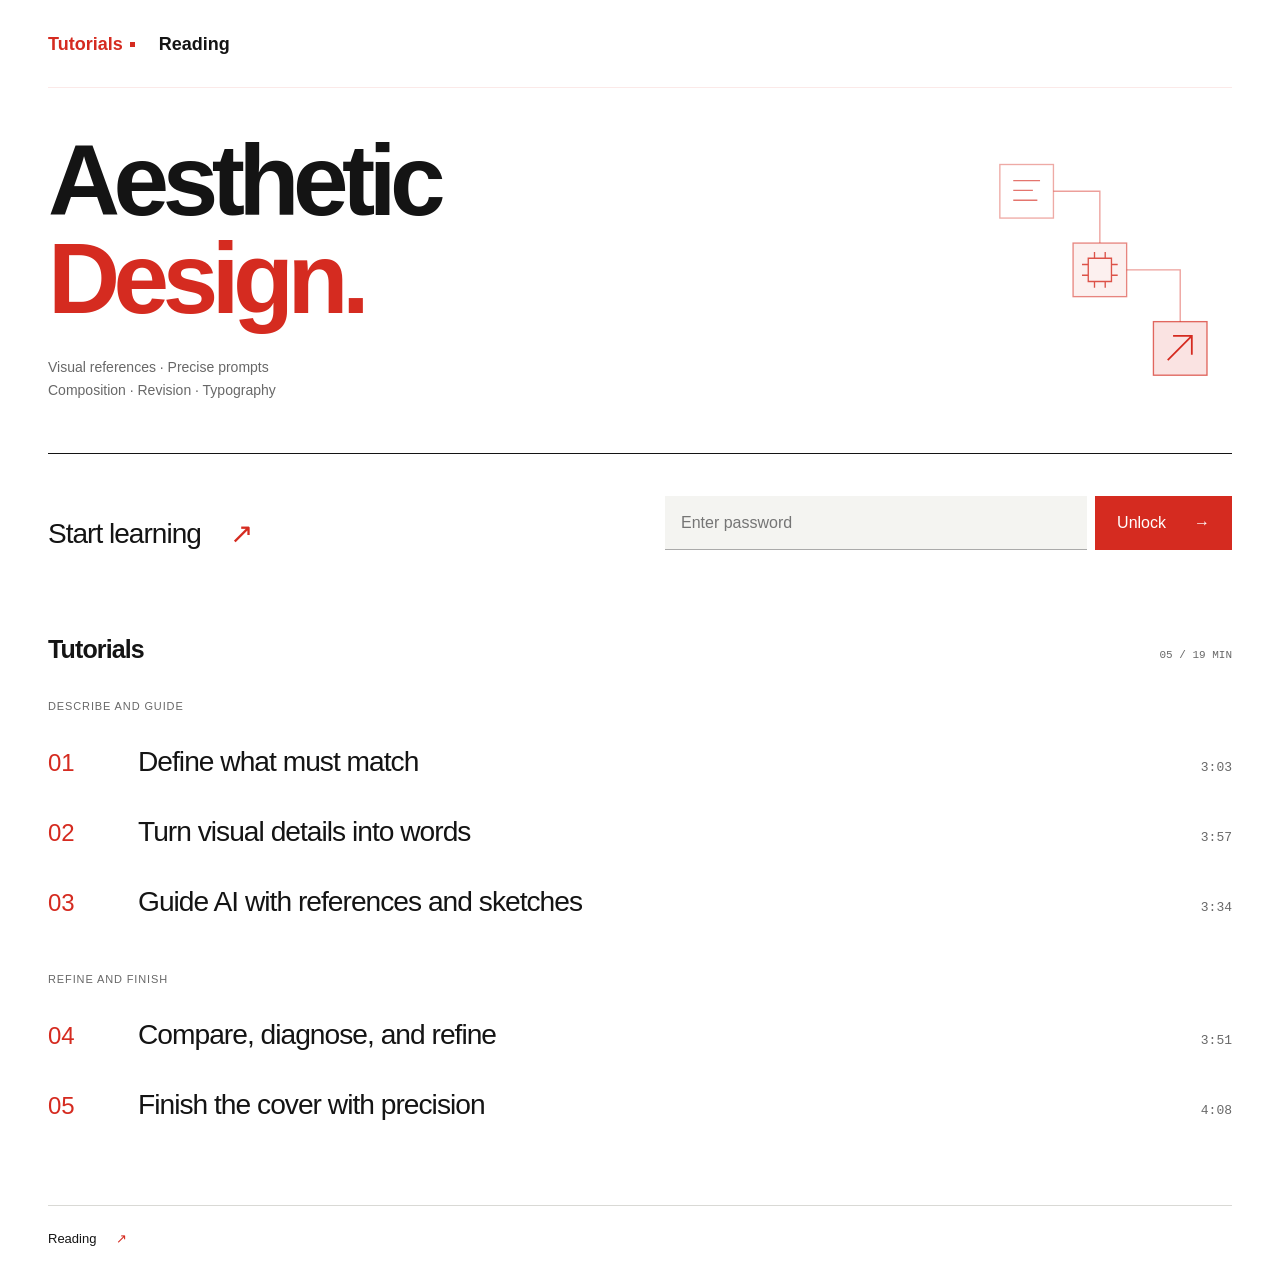
==== aesthetic-design/index.html @ 0e156570 "Publish protected Aesthetic Design course pages" ====
<!doctype html>
<html lang="en">
<head>
<meta charset="utf-8"><meta name="viewport" content="width=device-width, initial-scale=1">
<title>Aesthetic Design — Tutorials</title>
<meta name="description" content="Describe visual references precisely through a five-part album cover design lesson.">
<meta name="referrer" content="no-referrer">
<link rel="icon" href="data:image/svg+xml,%3Csvg xmlns='http://www.w3.org/2000/svg' viewBox='0 0 32 32'%3E%3Cpath d='M7 3 28 16 7 29Z' fill='%23d52b20'/%3E%3C/svg%3E">
<link rel="stylesheet" href="style.css?v=encrypted-1"><script type="module" src="app.js?v=encrypted-1"></script>
</head>
<body data-page="tutorials">
<a class="skip-link" href="#main">Skip to tutorials</a>
<div class="shell">
<header class="topbar"><nav aria-label="Pages"><a href="./" aria-current="page">Tutorials</a><a href="reading.html">Reading</a></nav></header>
<main id="main">
<div class="hero">
<div class="hero-copy"><h1>Aesthetic<br><span class="red">Design.</span></h1><p class="topic-key">Visual references · Precise prompts<br>Composition · Revision · Typography</p></div>
<svg class="hero-mark" viewBox="0 0 280 260" fill="none" aria-hidden="true" focusable="false">
<path class="workflow-path" d="M80 44H132V102M162 132H222V190" stroke="currentColor" stroke-opacity=".45" stroke-width="1.5"/>
<rect x="20" y="14" width="60" height="60" stroke="currentColor" stroke-opacity=".4" stroke-width="1.5"/>
<path d="M35 32H65M35 43H57M35 54H62" stroke="currentColor" stroke-opacity=".65" stroke-width="1.5"/>
<rect x="102" y="102" width="60" height="60" fill="currentColor" fill-opacity=".07" stroke="currentColor" stroke-opacity=".55" stroke-width="1.5"/>
<path d="M119 119H145V145H119Z M126 112V119M138 112V119M126 145V152M138 145V152M112 126H119M112 138H119M145 126H152M145 138H152" stroke="currentColor" stroke-opacity=".8" stroke-width="1.5"/>
<rect x="192" y="190" width="60" height="60" fill="currentColor" fill-opacity=".13" stroke="currentColor" stroke-opacity=".7" stroke-width="1.5"/>
<path d="M208 233L235 206M214 206H235V227" stroke="currentColor" stroke-width="2"/>
</svg>
</div>
<section class="access-panel" id="access-panel" aria-labelledby="access-title">
<h2 id="access-title">Start learning <span class="red">↗</span></h2>
<form id="access-form"><label class="sr-only" for="password">Password</label><div class="input-row"><input id="password" name="password" type="password" placeholder="Enter password" autocomplete="current-password" required><button class="primary" type="submit">Unlock <span aria-hidden="true">→</span></button></div><p id="access-status" role="status" aria-live="polite"></p></form>
</section>
<section id="player-section" class="watch-layout" hidden aria-label="Tutorial player and collection">
<aside class="playlist" aria-label="Choose a tutorial"><div class="playlist-heading"><h2>Tutorials</h2><span>05 / 19 MIN</span></div><div id="playlist"></div><button id="lock-button" class="text-button lock-button">Lock access</button></aside>
<div class="watch-main">
<div class="playing-title"><span id="playing-number" class="large-number"></span><h2 id="playing-title"></h2></div>
<div class="player-wrap" id="player-wrap">
<video id="player" controls controlslist="nodownload noremoteplayback" disablepictureinpicture playsinline preload="metadata" tabindex="0" aria-label="Tutorial video; press Space to play or pause"></video>
<button id="play-overlay" class="play-overlay" aria-label="Play tutorial" hidden><svg viewBox="0 0 24 24" aria-hidden="true"><path d="M7 3 22 12 7 21Z" fill="currentColor"/></svg></button>
<div id="player-controls" class="player-controls" hidden>
<div class="seek-wrap"><input id="seek" type="range" min="0" max="100" step="0.1" value="0" aria-label="Playback position"><div id="seek-marks" class="seek-marks" aria-hidden="true"></div></div>
<div class="control-row">
<button id="play-toggle" class="icon-button" aria-label="Play"><svg viewBox="0 0 24 24" aria-hidden="true"><path class="play-icon" d="M7 3 22 12 7 21Z" fill="currentColor"/><path class="pause-icon" d="M6 3h4v18H6zM15 3h4v18h-4z" fill="currentColor"/></svg></button>
<output id="play-time" class="play-time" aria-label="Playback time">0:00 / 0:00</output>
<span class="control-spacer"></span>
<button id="mute-toggle" class="icon-button" aria-label="Mute" aria-pressed="false"><svg viewBox="0 0 24 24" aria-hidden="true"><path d="M3 9h4l5-5v16l-5-5H3Z" fill="currentColor"/><path class="sound-waves" d="M16 7q6 5 0 10M19 4q9 8 0 16" fill="none" stroke="currentColor" stroke-width="1.5"/><path class="muted-cross" d="m16 9 6 6m0-6-6 6" stroke="currentColor" stroke-width="1.5"/></svg></button>
<label class="sr-only" for="playback-speed">Playback speed</label><select id="playback-speed"><option value="1">1×</option><option value="1.25">1.25×</option><option value="1.5">1.5×</option><option value="2">2×</option></select>
<button id="fullscreen-toggle" class="icon-button" aria-label="Enter fullscreen"><svg viewBox="0 0 24 24" aria-hidden="true"><path d="M9 3H3v6m12-6h6v6M3 15v6h6m6 0h6v-6" fill="none" stroke="currentColor" stroke-width="1.7"/></svg></button>
</div></div></div>
<p id="player-status" role="status" aria-live="polite"></p>
<p id="player-error" class="error" role="alert" hidden>Playback could not load. Reopen the tutorial or unlock again.</p>
<section id="chapters-section" class="chapters-section" hidden aria-labelledby="chapters-title"><h3 id="chapters-title">In this tutorial</h3><div id="chapter-list" class="chapter-list"></div></section>
<section id="attachments-section" aria-label="Tutorial attachments"><div id="attachments"></div></section>
<div class="player-actions"><a id="reading-link" href="reading.html">Reading <span aria-hidden="true">↗</span></a><button id="next-button" class="text-button">Next tutorial <span aria-hidden="true">→</span></button></div>
</div>
</section>
<section class="film-index" id="film-index" aria-labelledby="index-title"><div class="index-heading"><h2 id="index-title">Tutorials</h2><span>05 / 19 MIN</span></div><div id="index-list"></div></section>
<noscript><p>Please enable JavaScript to watch the tutorials. Reading is available without it.</p></noscript>
</main>
<footer><a href="reading.html">Reading <span aria-hidden="true">↗</span></a></footer>
</div></body></html>
---- aesthetic-design/style.css ----
:root{--paper:#fff;--ink:#141414;--red:#d52b20;--muted:#686868;--line:#d9d9d5;--wash:#f4f4f1;--tint:rgba(213,43,32,.09);--red-hover:rgba(213,43,32,.045);--red-selected:rgba(213,43,32,.12);font-family:"Helvetica Neue",Helvetica,Arial,sans-serif;color:var(--ink);background:var(--paper);font-synthesis:none}
*{box-sizing:border-box}body{margin:0}button,input,select{font:inherit}button,a,input{-webkit-tap-highlight-color:transparent}button{cursor:pointer}a{color:inherit;text-decoration:none}a:hover{color:var(--red)}button:disabled{cursor:default;opacity:.45}button,input,select,video{border-radius:0}::selection{background:rgba(213,43,32,.22);color:var(--ink)}:focus-visible{outline:2px solid var(--red);outline-offset:5px}[hidden]{display:none!important}.shell{width:min(1512px,calc(100% - 96px));margin:auto}.sr-only{position:absolute;width:1px;height:1px;padding:0;margin:-1px;overflow:hidden;clip:rect(0,0,0,0);white-space:nowrap;border:0}.skip-link{position:fixed;left:24px;top:-70px;background:var(--ink);color:#fff;padding:15px;z-index:50}.skip-link:focus{top:12px}
.topbar{height:88px;display:flex;align-items:center;position:sticky;top:0;z-index:40;background:#fff;isolation:isolate}.topbar:before{content:"";position:absolute;inset:0 calc((min(1512px,100vw - 96px) - 100vw)/2);background:#fff;z-index:-1}.topbar:after{content:"";position:absolute;bottom:0;left:0;right:0;height:1px;background:rgba(213,43,32,.1)}.topbar nav{display:flex;gap:36px}.topbar a{font-size:18px;font-weight:550;padding:8px 0;position:relative}.topbar a[aria-current=page]{color:var(--red)}.topbar a[aria-current=page]:after{content:"";width:5px;height:5px;background:var(--red);position:absolute;right:-12px;top:16px}.hero{display:grid;grid-template-columns:minmax(0,1fr) 250px;gap:48px;align-items:center;padding:44px 0 50px;border-bottom:1px solid var(--ink);margin-bottom:42px}.hero-copy{min-width:0}.hero-mark{width:100%;max-width:250px;color:var(--red);justify-self:end;align-self:center}h1{font-size:clamp(62px,7.8vw,128px);font-weight:600;letter-spacing:-.065em;line-height:.98;margin:0}.red{color:var(--red)}.topic-key{font-size:14px;line-height:1.7;margin:28px 0 0;max-width:none;color:var(--muted);text-align:left}h2,h3,p{margin:0}p{line-height:1.55}.access-panel{display:grid;grid-template-columns:1fr 1fr;gap:50px;align-items:center;margin:15px 0 65px}.access-panel h2{font-size:28px;font-weight:500;letter-spacing:-.035em}.access-panel h2 span{margin-left:22px}.input-row{display:flex;gap:8px}.input-row input{min-width:0;width:100%;height:54px;border:0;border-bottom:1px solid #aaa;background:var(--wash);padding:14px 16px}.primary{display:flex;align-items:center;gap:28px;border:0;background:var(--red);color:white;padding:15px 22px}.primary:hover{background:#ad2018}.access-panel #access-status{font-size:13px;color:var(--muted);position:relative;top:8px;min-height:20px}.error,.access-panel #access-status.error{color:#b42018}.index-heading,.playlist-heading{display:flex;justify-content:space-between;align-items:baseline;gap:20px}.index-heading h2,.playlist-heading h2{font-size:25px;letter-spacing:-.035em;font-weight:550}.index-heading>span,.playlist-heading>span{font-size:11px;color:var(--muted);font-family:monospace;white-space:nowrap}.index-heading{margin-bottom:30px}.unit-label,.playlist-group{font-size:11px;font-weight:500;letter-spacing:.08em;text-transform:uppercase;color:var(--muted)}.unit-label{margin:36px 0 15px}.index-row{display:grid;grid-template-columns:70px 1fr 70px;align-items:baseline;gap:20px;padding:19px 0}.index-row .number{font-size:24px;font-weight:400;color:var(--red);font-variant-numeric:tabular-nums}.index-row h3{font-size:clamp(22px,2.2vw,34px);letter-spacing:-.035em;font-weight:450}.index-row time{font-family:monospace;color:var(--muted);font-size:13px;text-align:right}.watch-layout{display:grid;grid-template-columns:310px minmax(0,1fr);grid-template-areas:"playlist player";gap:55px}.playlist{grid-area:playlist}.watch-main{min-width:0;grid-area:player}.playing-title{display:grid;grid-template-columns:auto 1fr;gap:18px;align-items:baseline;margin-bottom:25px;min-height:44px}.large-number{font-size:37px;line-height:1;font-weight:400;color:var(--red);letter-spacing:-.055em;min-width:1.1em}.playing-title h2{font-size:clamp(26px,2.8vw,44px);line-height:1.12;letter-spacing:-.045em;font-weight:550}.player-wrap{position:relative;background:var(--wash);display:flex;flex-direction:column}.player-wrap video{width:100%;aspect-ratio:16/9;object-fit:contain;display:block;background:#fff;min-height:0;cursor:pointer}.player-wrap:fullscreen{justify-content:center;background:#fff;width:100%;height:100%}.player-wrap:fullscreen video{flex:1;aspect-ratio:auto}.player-wrap:fullscreen .player-controls{flex:none}.play-overlay{position:absolute;top:calc((100% - 63px)/2);left:50%;transform:translate(-50%,-50%);width:68px;height:68px;background:var(--red);border:0;color:#fff;display:grid;place-items:center}.play-overlay svg{width:28px;height:28px}.play-overlay:hover{background:#ad2018}.player-controls{background:var(--wash);padding:0 12px 4px;flex:none}.seek-wrap{position:relative;height:15px;display:flex;align-items:center}.seek-wrap input{appearance:none;-webkit-appearance:none;position:relative;z-index:2;display:block;width:100%;height:3px;margin:0;background:linear-gradient(to right,var(--red) var(--progress,0%),#ccc var(--progress,0%));cursor:pointer}.seek-wrap input::-webkit-slider-thumb{appearance:none;-webkit-appearance:none;width:9px;height:13px;background:var(--red)}.seek-wrap input::-moz-range-thumb{border:0;border-radius:0;width:9px;height:13px;background:var(--red)}.seek-marks{position:absolute;inset:0;pointer-events:none;z-index:3}.seek-marks span{position:absolute;top:6px;width:2px;height:3px;background:#fff}.control-row{display:flex;align-items:center;gap:10px;min-height:44px}.icon-button{width:38px;height:38px;display:grid;place-items:center;background:none;color:var(--ink);border:0;padding:9px;flex-shrink:0}.icon-button:hover{background:var(--tint);color:var(--red)}.icon-button svg{width:20px;height:20px}.pause-icon,.muted-cross{display:none}.is-playing .pause-icon{display:block}.is-playing .play-icon{display:none}[aria-pressed=true] .muted-cross{display:block}[aria-pressed=true] .sound-waves{display:none}.play-time{font-family:monospace;font-size:12px;white-space:nowrap;font-variant-numeric:tabular-nums}.control-spacer{flex:1}#playback-speed{font-size:12px;border:0;background:transparent;color:var(--ink);padding:9px 4px;height:38px;cursor:pointer}.chapters-section{margin-top:32px}.chapters-section h3{font-size:12px;font-weight:500;color:var(--muted);margin-bottom:13px}.chapter-list{display:grid;grid-template-columns:1fr 1fr;gap:6px 14px}.chapter-button{position:relative;display:grid;grid-template-columns:44px 1fr;gap:10px;align-items:baseline;border:0;background:transparent;color:var(--ink);text-align:left;line-height:1.35;font-size:14px;padding:12px 10px;min-height:44px}.chapter-button time{font-family:monospace;font-size:11px;color:var(--muted)}.chapter-button:hover{background:var(--red-hover)}.chapter-button[aria-current=true]{background:var(--red-selected);color:#a6241c}.chapter-button[aria-current=true] time{color:#a6241c}.chapter-button[aria-current=true]:after{content:"";position:absolute;height:2px;background:var(--red);bottom:0;left:0;width:var(--chapter-progress,0%)}.player-actions{display:flex;justify-content:space-between;gap:25px;align-items:center;margin-top:28px;font-size:14px}.player-actions span{margin-left:12px;color:var(--red)}.text-button{border:0;background:none;color:var(--ink);padding:10px 0;font-size:13px;min-height:40px;cursor:pointer}.text-button:hover{color:var(--red)}.lock-button{margin-top:24px;color:var(--muted);font-size:12px}.playlist-heading{margin-bottom:28px;min-height:44px}.playlist-group{margin:26px 10px 12px}.lesson-button{position:relative;display:grid;grid-template-columns:25px minmax(0,1fr) 40px;gap:12px;align-items:baseline;width:100%;border:0;background:transparent;text-align:left;padding:15px 12px;font-size:14px;line-height:1.4;color:var(--ink);min-height:48px}.lesson-button .number,.lesson-button time{font-family:monospace;font-size:11px;color:var(--muted)}.lesson-button time{text-align:right}.lesson-button:hover{background:var(--red-hover)}.lesson-button[aria-current=true]{background:var(--red-selected);color:#a6241c}.lesson-button[aria-current=true]:before{content:"";position:absolute;left:0;top:0;bottom:0;width:3px;background:rgba(213,43,32,.65)}.lesson-button[aria-current=true] .number,.lesson-button[aria-current=true] time{color:#a62921}
.page-heading{padding:34px 0 62px;margin-bottom:50px;border-bottom:1px solid var(--ink)}.page-heading h1{font-size:clamp(62px,7.8vw,112px)}.reading-layout{display:grid;grid-template-columns:210px minmax(0,1fr);gap:95px}.reading-index{position:sticky;top:112px;align-self:start}.reading-index a{display:flex;gap:18px;padding:11px 0;font-size:14px;line-height:1.4;min-height:44px}.reading-index a span{font-family:monospace;font-size:11px;color:var(--red);padding-top:2px}.reading-group{scroll-margin-top:112px;margin-bottom:65px}.reading-group-head{display:flex;gap:22px;align-items:baseline;margin-bottom:16px}.reading-group-head>span{color:var(--red);font-size:18px;font-weight:400}.reading-group h2{font-size:clamp(28px,3vw,42px);font-weight:550;line-height:1.12;letter-spacing:-.045em}.reading-card{display:grid;grid-template-columns:1fr 26px;gap:22px;padding:25px 0}.reading-meta{font-size:10px;letter-spacing:.06em;color:var(--muted);margin-bottom:10px}.reading-card h3{font-size:23px;line-height:1.2;letter-spacing:-.025em;font-weight:500;margin-bottom:10px}.reading-card p{font-size:15px;color:var(--muted);max-width:65ch}.external-arrow{color:var(--red);font-size:23px;padding-top:24px}.reading-note{font-size:12px;color:var(--muted);max-width:75ch}footer{margin-top:65px;padding:25px 0 35px;border-top:1px solid var(--line);font-size:13px}footer a span{color:var(--red);margin-left:16px}
@media(max-width:1100px){.shell{width:calc(100% - 60px)}.watch-layout{grid-template-columns:270px minmax(0,1fr);gap:30px}.hero{gap:30px;grid-template-columns:minmax(0,1fr) 180px}.topic-key{font-size:13px}.topbar:before{inset-inline:-30px}.lesson-button{padding:14px 10px;gap:8px;font-size:13px}.chapter-list{grid-template-columns:1fr}.reading-layout{gap:50px;grid-template-columns:180px minmax(0,1fr)}}
@media(max-width:780px){.shell{width:calc(100% - 36px)}.topbar{height:70px}.topbar:before{inset-inline:-18px}.topbar a{font-size:16px}.hero-mark{display:none}.hero{display:block;padding:32px 0 35px;margin-bottom:28px}.hero h1{font-size:clamp(47px,9.9vw,77px);line-height:1.02}.topic-key{margin-top:24px;max-width:none;font-size:12px;line-height:1.7}.topic-key br{display:initial}.access-panel{grid-template-columns:1fr;gap:23px;margin-bottom:48px}.access-panel h2{font-size:25px}.input-row input{font-size:16px}.primary{padding:14px 17px;gap:15px}.index-row{grid-template-columns:35px 1fr 43px;gap:12px;padding:16px 0}.index-row .number{font-size:18px}.index-row h3{font-size:22px;line-height:1.18}.index-row time{font-size:11px}.watch-layout{grid-template-columns:1fr;grid-template-areas:"player" "playlist";gap:45px}.playing-title{gap:12px;min-height:0;margin-bottom:20px}.large-number{font-size:30px}.playing-title h2{font-size:29px}.chapter-list{grid-template-columns:1fr 1fr;gap:4px}.chapter-button{grid-template-columns:1fr;gap:5px;font-size:13px;padding:12px 9px}.chapters-section{margin-top:25px}.player-controls{padding:0 7px 3px}.control-row{gap:3px}.play-time{font-size:11px}.icon-button{width:34px;height:38px;padding:8px}.play-overlay{width:50px;height:50px}.play-overlay svg{width:23px;height:23px}.playlist{padding-top:30px;border-top:1px solid var(--line)}.playlist-heading{margin-bottom:20px;min-height:0}.lesson-button{font-size:16px;padding:16px 12px;grid-template-columns:26px 1fr 40px;gap:12px}.lesson-button .number,.lesson-button time{font-size:12px}.page-heading{padding:28px 0 35px;margin-bottom:28px}.reading-layout{grid-template-columns:1fr;gap:40px}.reading-index{position:static;display:grid;grid-template-columns:1fr 1fr;column-gap:20px}.reading-index a{font-size:13px;gap:12px}.reading-group h2{font-size:31px}.reading-group-head{gap:14px}.reading-card{padding:22px 0}.reading-card h3{font-size:23px}.reading-group{margin-bottom:40px;scroll-margin-top:90px}footer{margin-top:45px}}
@media(prefers-reduced-motion:no-preference){a,button{transition:color .18s,background-color .18s}.hero h1{animation:arrive .6s cubic-bezier(.2,.7,.2,1) both}.hero .red{display:inline-block;animation:arrive .7s .07s cubic-bezier(.2,.7,.2,1) both}.playing-title.is-changing{animation:arrive .25s ease-out}.external-arrow{transition:transform .2s}.reading-card:hover .external-arrow{transform:translate(3px,-3px)}.chapter-button:after{transition:width .25s linear}@keyframes arrive{from{opacity:0;transform:translateY(12px)}to{opacity:1;transform:none}}}
@media(prefers-reduced-motion:no-preference){.hero-mark{animation:arrive .85s .12s ease-out both}.workflow-path{stroke-dasharray:250;stroke-dashoffset:0;animation:connect 1.2s .25s ease-out both}@keyframes connect{from{stroke-dashoffset:250}to{stroke-dashoffset:0}}}

/* A quiet, neutral surface separates the viewing area from the directory. */
.watch-main{background:rgba(20,20,20,.025);padding:24px}
.watch-layout{scroll-margin-top:104px}
@media(min-width:781px) and (min-height:660px){
  body:has(#player-section:not([hidden])) main{padding-bottom:24px}
  body:has(#player-section:not([hidden])) footer{display:none}
  .watch-layout{align-items:start;min-height:calc(100dvh - 128px)}
  .playlist,.watch-main{position:sticky;top:104px;max-height:calc(100dvh - 128px)}
  .playlist{display:flex;flex-direction:column}
  .playlist-heading{flex:none;margin-bottom:16px}
  #playlist{min-height:0;overflow-y:auto;overscroll-behavior:contain;scrollbar-width:thin;scrollbar-color:#ccc transparent;padding:5px}
  .lock-button{flex:none;align-self:flex-start;margin-top:12px}
  .watch-main{display:flex;flex-direction:column;height:calc(100dvh - 128px);padding:20px}
  .playing-title{flex:none;min-height:36px;margin-bottom:16px;gap:14px}
  .playing-title h2{font-size:clamp(25px,2.4vw,36px)}
  .large-number{font-size:32px}
  .player-wrap{flex:none}
  .player-wrap video{max-height:min(43dvh,calc(100dvh - 465px))}
  .player-wrap:fullscreen video{max-height:none}
  .chapters-section{display:flex;flex-direction:column;min-height:0;flex:1;margin-top:20px}
  .chapters-section h3{flex:none;margin-bottom:10px}
  .chapter-list{min-height:0;overflow-y:auto;overscroll-behavior:contain;align-content:start;scrollbar-width:thin;scrollbar-color:#ccc transparent;padding:5px}
  .player-actions{flex:none;margin-top:12px}
  .watch-main:has(.chapters-section[hidden]) .player-actions{margin-top:auto;padding-top:12px}
  .watch-main:has(.chapters-section[hidden]) .player-wrap video{max-height:calc(100dvh - 330px)}
  .watch-main:has(.chapters-section[hidden]) .player-wrap:fullscreen video{max-height:none}
}
@media(max-width:780px){.watch-main{padding:18px 12px}.watch-layout{scroll-margin-top:86px}}

.skill-guide{display:flex;align-items:center;justify-content:space-between;gap:20px;flex:none;margin-top:16px;padding:17px 18px;background:rgba(213,43,32,.045);color:var(--ink)}
.skill-guide:hover{background:rgba(213,43,32,.085);color:var(--ink)}
.skill-guide h3{font-size:19px;line-height:1.2;font-weight:550;letter-spacing:-.025em}
.skill-guide p{margin-top:6px;font-size:12px;line-height:1.4;color:var(--muted)}
.skill-guide p span{margin-left:12px;white-space:nowrap}
.skill-guide-action{display:flex;align-items:center;gap:12px;flex:none;font-size:13px;color:#a6241c;white-space:nowrap}
.skill-guide-action svg{width:20px;height:20px}
.watch-main:has(.skill-guide:not([hidden])) .player-actions{display:none}
@media(min-width:781px) and (min-height:660px){
  .watch-main:has(.skill-guide:not([hidden])) .player-wrap video{max-height:min(43dvh,calc(100dvh - 500px))}
  .watch-main:has(.skill-guide:not([hidden])) .player-wrap:fullscreen video{max-height:none}
}
@media(max-width:1100px){.skill-guide{gap:12px;padding:14px}.skill-guide h3{font-size:17px}.skill-guide-action{font-size:12px;gap:7px}.skill-guide p span{display:block;margin:3px 0 0}}
@media(max-width:780px){.skill-guide{align-items:flex-start;flex-direction:column;gap:14px;margin-top:25px;padding:20px 16px}.skill-guide h3{font-size:21px}.skill-guide-action{font-size:13px}.skill-guide p span{display:inline;margin-left:10px}}
@media(prefers-reduced-motion:no-preference){.skill-guide{transition:background-color .18s}.skill-guide-action svg{transition:transform .18s}.skill-guide:hover .skill-guide-action svg{transform:translate(2px,-2px)}}

/* Per-tutorial materials use the original guide treatment. */
#attachments-section{flex:none;margin-top:8px}#attachments .skill-guide{margin-top:8px;padding:12px 16px}#attachments .skill-guide h3{font-size:17px}#attachments .skill-guide p{margin-top:4px}
@media(min-width:781px) and (min-height:660px){.watch-main{overflow-y:auto;scrollbar-width:thin}.chapters-section{flex:none}.chapter-list{max-height:160px}.player-wrap video{max-height:min(40dvh,calc(100dvh - 410px))}.player-wrap:fullscreen video{max-height:none}}

.watch-main:has(#attachments-section) .player-actions{display:flex}

#player-status{font-size:13px;color:var(--muted);margin-top:8px}#player-status:empty{display:none}
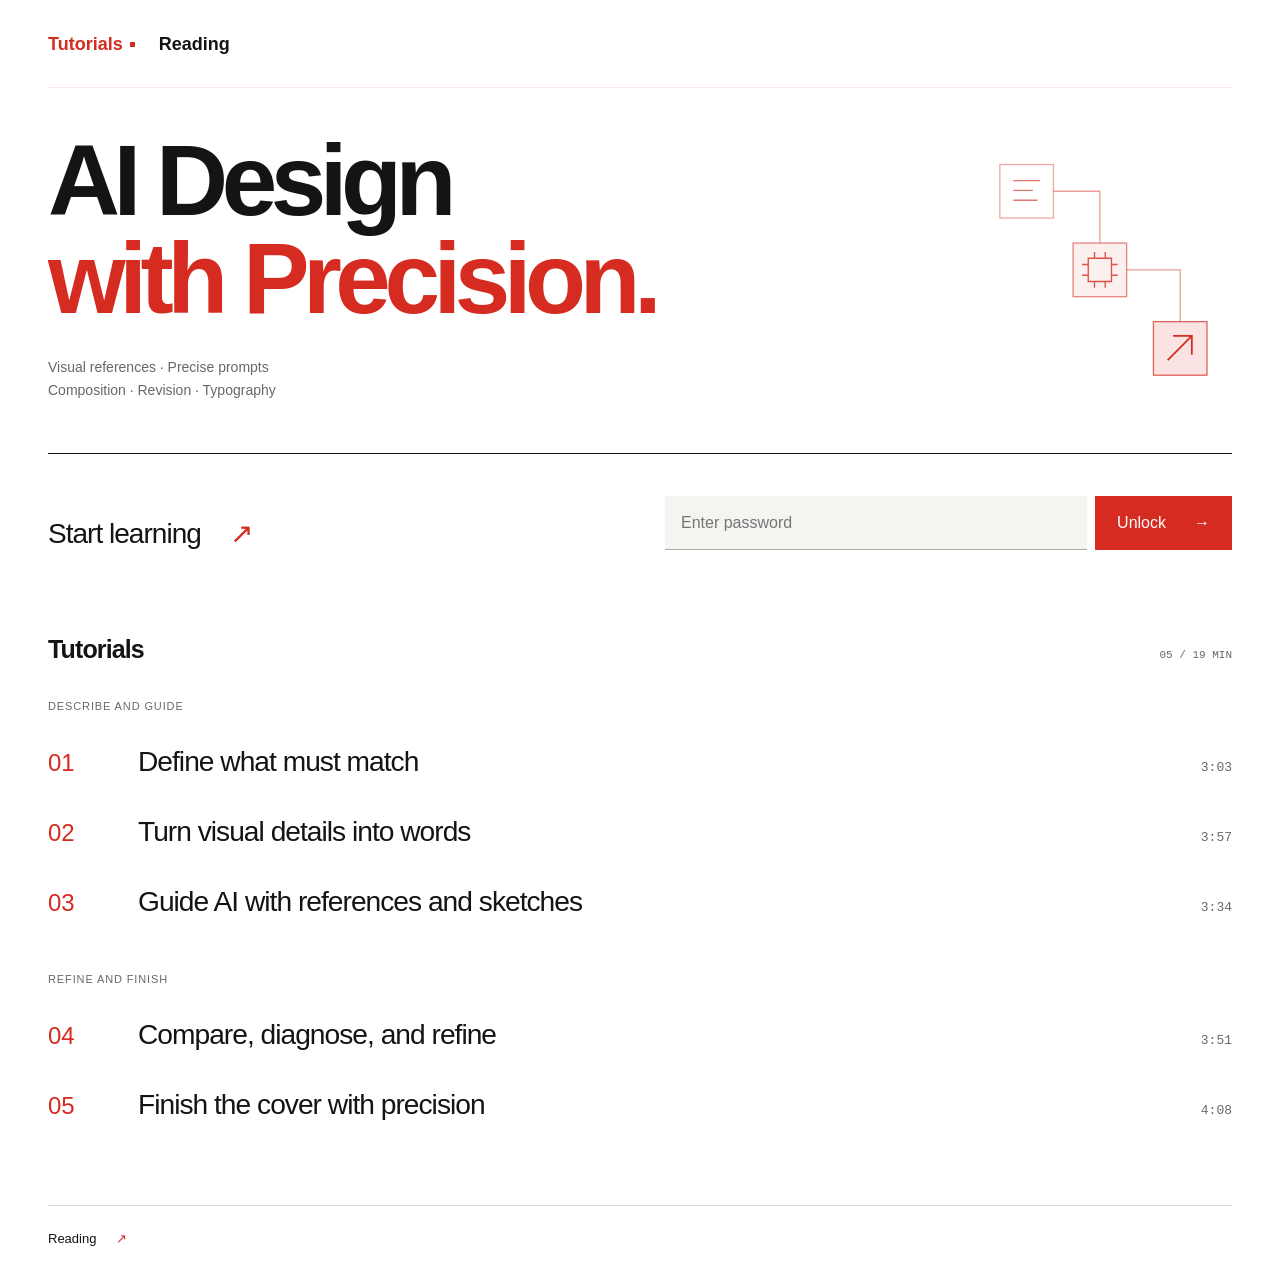
==== commit 23b93cab: "Rename course to AI Design with Precision" ====
--- a/aesthetic-design/index.html
+++ b/aesthetic-design/index.html
@@ -2,7 +2,7 @@
 <html lang="en">
 <head>
 <meta charset="utf-8"><meta name="viewport" content="width=device-width, initial-scale=1">
-<title>Aesthetic Design — Tutorials</title>
+<title>AI Design with Precision — Tutorials</title>
 <meta name="description" content="Describe visual references precisely through a five-part album cover design lesson.">
 <meta name="referrer" content="no-referrer">
 <link rel="icon" href="data:image/svg+xml,%3Csvg xmlns='http://www.w3.org/2000/svg' viewBox='0 0 32 32'%3E%3Cpath d='M7 3 28 16 7 29Z' fill='%23d52b20'/%3E%3C/svg%3E">
@@ -14,7 +14,7 @@
 <header class="topbar"><nav aria-label="Pages"><a href="./" aria-current="page">Tutorials</a><a href="reading.html">Reading</a></nav></header>
 <main id="main">
 <div class="hero">
-<div class="hero-copy"><h1>Aesthetic<br><span class="red">Design.</span></h1><p class="topic-key">Visual references · Precise prompts<br>Composition · Revision · Typography</p></div>
+<div class="hero-copy"><h1>AI Design<br><span class="red">with Precision.</span></h1><p class="topic-key">Visual references · Precise prompts<br>Composition · Revision · Typography</p></div>
 <svg class="hero-mark" viewBox="0 0 280 260" fill="none" aria-hidden="true" focusable="false">
 <path class="workflow-path" d="M80 44H132V102M162 132H222V190" stroke="currentColor" stroke-opacity=".45" stroke-width="1.5"/>
 <rect x="20" y="14" width="60" height="60" stroke="currentColor" stroke-opacity=".4" stroke-width="1.5"/>
